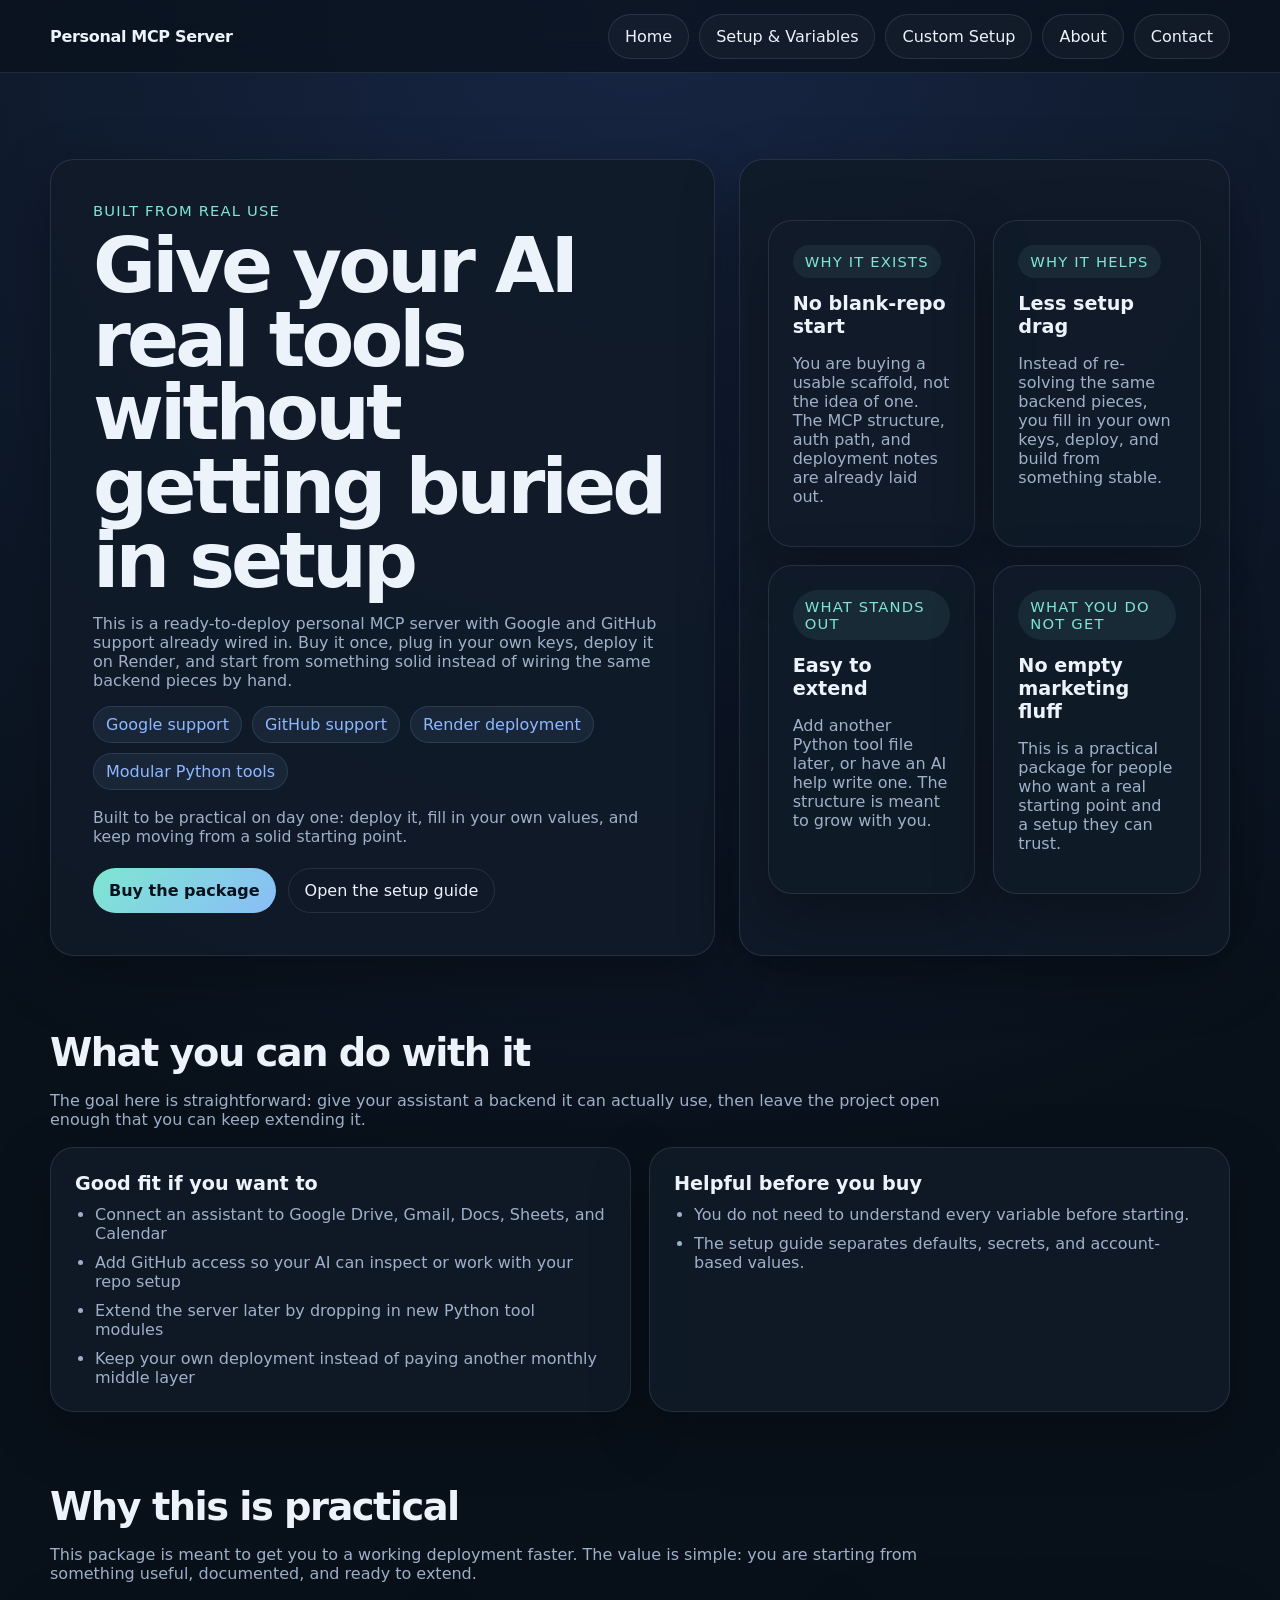
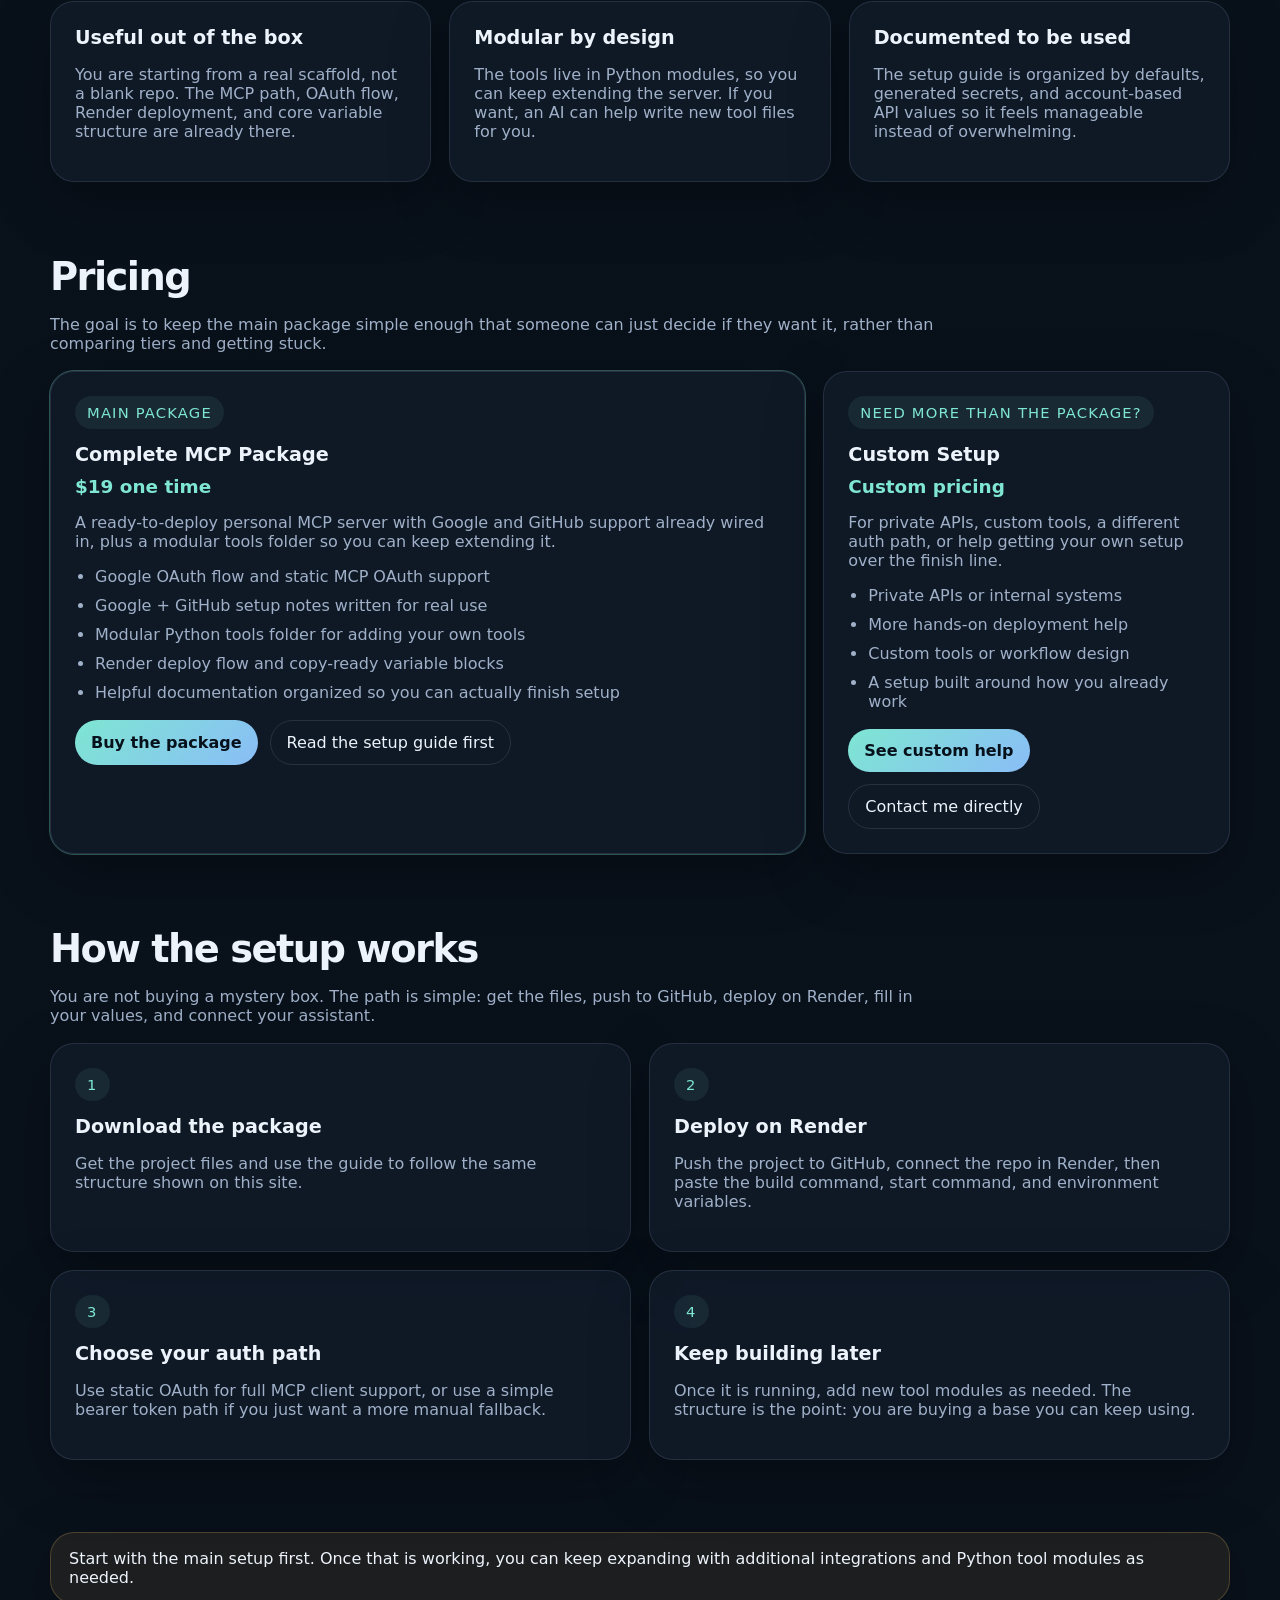
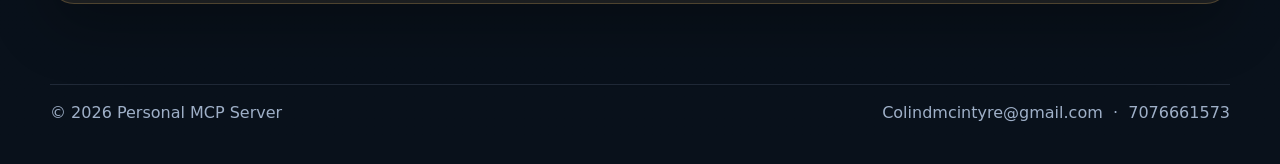
==== CustomMCPWebsite-main/mcp_site_modular_v2/index.html @ beb8da81 "Add files via upload" ====
<!DOCTYPE html>
<html lang="en">
<head>
  <meta charset="UTF-8" />
  <meta name="viewport" content="width=device-width, initial-scale=1.0" />
  <title>Personal MCP Server</title>
  <meta name="description" content="A ready-to-deploy personal MCP server scaffold with Google and GitHub support, Render deployment notes, and a modular Python tools folder." />
  <link rel="stylesheet" href="assets/styles.css" />
</head>
<body>
  <div data-nav></div>
  <div class="page-shell">
    <header class="hero">
      <div class="hero-grid">
        <div class="hero-card hero-copy">
          <div class="eyebrow">Built from real use</div>
          <h1 id="hero-title"></h1>
          <p id="hero-body"></p>
          <div class="badge-row">
            <div class="badge">Google support</div>
            <div class="badge">GitHub support</div>
            <div class="badge">Render deployment</div>
            <div class="badge">Modular Python tools</div>
          </div>
          <p class="hero-note" id="hero-note"></p>
          <div class="button-row" style="margin-top:22px;">
            <button class="button primary" data-buy-package>Buy the package</button>
            <a class="ghost-button" href="setup-variables.html">Open the setup guide</a>
          </div>
        </div>
        <div class="hero-card hero-visual" aria-hidden="true">
          <div class="matrix-grid">
            <div class="matrix-card">
              <div class="kicker">Why it exists</div>
              <h3>No blank-repo start</h3>
              <p>You are buying a usable scaffold, not the idea of one. The MCP structure, auth path, and deployment notes are already laid out.</p>
            </div>
            <div class="matrix-card">
              <div class="kicker">Why it helps</div>
              <h3>Less setup drag</h3>
              <p>Instead of re-solving the same backend pieces, you fill in your own keys, deploy, and build from something stable.</p>
            </div>
            <div class="matrix-card">
              <div class="kicker">What stands out</div>
              <h3>Easy to extend</h3>
              <p>Add another Python tool file later, or have an AI help write one. The structure is meant to grow with you.</p>
            </div>
            <div class="matrix-card">
              <div class="kicker">What you do not get</div>
              <h3>No empty marketing fluff</h3>
              <p>This is a practical package for people who want a real starting point and a setup they can trust.</p>
            </div>
          </div>
        </div>
      </div>
    </header>

    <main>
      <section>
        <div class="section-heading">
          <h2>What you can do with it</h2>
          <p>The goal here is straightforward: give your assistant a backend it can actually use, then leave the project open enough that you can keep extending it.</p>
        </div>
        <div class="grid-2">
          <div class="content-card">
            <h3>Good fit if you want to</h3>
            <div id="use-case-list"></div>
          </div>
          <div class="content-card">
            <h3>Helpful before you buy</h3>
            <ul class="clean-list">
              <li>You do not need to understand every variable before starting.</li>
              <li>The setup guide separates defaults, secrets, and account-based values.</li>
                          </ul>
          </div>
        </div>
      </section>

      <section>
        <div class="section-heading">
          <h2>Why this is practical</h2>
          <p>This package is meant to get you to a working deployment faster. The value is simple: you are starting from something useful, documented, and ready to extend.</p>
        </div>
        <div class="grid-3" id="feature-grid"></div>
      </section>

      <section id="pricing">
        <div class="section-heading">
          <h2>Pricing</h2>
          <p>The goal is to keep the main package simple enough that someone can just decide if they want it, rather than comparing tiers and getting stuck.</p>
        </div>
        <div class="plan-stack">
          <article class="plan-card primary-plan">
            <div class="kicker">Main package</div>
            <h3>Complete MCP Package</h3>
            <div class="price">$19 one time</div>
            <p id="package-description"></p>
            <div id="package-bullets"></div>
            <div class="button-row" style="margin-top:18px;">
              <button class="button primary" data-buy-package>Buy the package</button>
              <a class="ghost-button" href="setup-variables.html">Read the setup guide first</a>
            </div>
          </article>
          <article class="plan-card">
            <div class="kicker">Need more than the package?</div>
            <h3>Custom Setup</h3>
            <div class="price">Custom pricing</div>
            <p>For private APIs, custom tools, a different auth path, or help getting your own setup over the finish line.</p>
            <div id="custom-bullets"></div>
            <div class="button-row" style="margin-top:18px;">
              <a class="button primary" href="custom-setup.html">See custom help</a>
              <a class="ghost-button" href="contact.html">Contact me directly</a>
            </div>
          </article>
        </div>
      </section>

      <section>
        <div class="section-heading">
          <h2>How the setup works</h2>
          <p>You are not buying a mystery box. The path is simple: get the files, push to GitHub, deploy on Render, fill in your values, and connect your assistant.</p>
        </div>
        <div class="grid-2">
          <div class="content-card">
            <div class="kicker">1</div>
            <h3>Download the package</h3>
            <p>Get the project files and use the guide to follow the same structure shown on this site.</p>
          </div>
          <div class="content-card">
            <div class="kicker">2</div>
            <h3>Deploy on Render</h3>
            <p>Push the project to GitHub, connect the repo in Render, then paste the build command, start command, and environment variables.</p>
          </div>
          <div class="content-card">
            <div class="kicker">3</div>
            <h3>Choose your auth path</h3>
            <p>Use static OAuth for full MCP client support, or use a simple bearer token path if you just want a more manual fallback.</p>
          </div>
          <div class="content-card">
            <div class="kicker">4</div>
            <h3>Keep building later</h3>
            <p>Once it is running, add new tool modules as needed. The structure is the point: you are buying a base you can keep using.</p>
          </div>
        </div>
      </section>

      <section>
        <div class="notice warning">Start with the main setup first. Once that is working, you can keep expanding with additional integrations and Python tool modules as needed.</div>
      </section>
    </main>
  </div>
  <div data-footer></div>
  <script src="assets/data.js"></script>
  <script src="assets/components.js"></script>
  <script src="assets/app.js"></script>
  <script>
    document.addEventListener('DOMContentLoaded', () => {
      document.getElementById('hero-title').textContent = SITE.copy.heroTitle;
      document.getElementById('hero-body').textContent = SITE.copy.heroBody;
      document.getElementById('hero-note').textContent = SITE.copy.heroNote;
      document.getElementById('use-case-list').innerHTML = Components.bulletList(SITE.copy.useCases);
      document.getElementById('feature-grid').innerHTML = SITE.copy.featureCards.map((card) => `
        <article class="content-card">
          <h3>${card.title}</h3>
          <p>${card.body}</p>
        </article>
      `).join('');
      document.getElementById('package-description').textContent = SITE.package.description;
      document.getElementById('package-bullets').innerHTML = Components.bulletList(SITE.package.bullets);
      document.getElementById('custom-bullets').innerHTML = Components.bulletList(SITE.custom.bullets);
    });
  </script>
</body>
</html>
---- CustomMCPWebsite-main/mcp_site_modular_v2/assets/styles.css ----
:root {
  --bg: #09111b;
  --bg-soft: #101a27;
  --panel: rgba(17, 27, 40, 0.88);
  --panel-solid: #121d2c;
  --line: rgba(151, 170, 201, 0.16);
  --text: #edf3fb;
  --muted: #9fb0c8;
  --primary: #8fb8ff;
  --accent: #7ee6d2;
  --shadow: 0 20px 60px rgba(0, 0, 0, 0.3);
  --radius: 24px;
  --radius-sm: 18px;
  --max: 1180px;
}
* { box-sizing: border-box; }
html { scroll-behavior: smooth; }
body {
  margin: 0;
  font-family: Inter, ui-sans-serif, system-ui, -apple-system, BlinkMacSystemFont, 'Segoe UI', sans-serif;
  background: radial-gradient(circle at top, rgba(94, 130, 255, 0.18), transparent 35%), linear-gradient(180deg, #08111a 0%, #09111b 100%);
  color: var(--text);
  min-height: 100vh;
}
a { color: inherit; text-decoration: none; }
button { font: inherit; }
code, input.code-input, textarea.code-input { font-family: ui-monospace, SFMono-Regular, Menlo, monospace; }
.page-shell { width: min(var(--max), calc(100% - 32px)); margin: 0 auto; }
.site-nav { position: sticky; top: 0; z-index: 20; backdrop-filter: blur(16px); background: rgba(9,17,27,0.72); border-bottom: 1px solid var(--line); }
.nav-inner { width: min(var(--max), calc(100% - 32px)); margin: 0 auto; display: flex; align-items: center; justify-content: space-between; min-height: 72px; gap: 16px; }
.brand { font-weight: 700; letter-spacing: -0.02em; }
.nav-links { display: flex; gap: 10px; flex-wrap: wrap; }
.nav-button, .button, .ghost-button, .copy-button, .generate-button {
  border: 1px solid var(--line); background: rgba(255,255,255,0.03); color: var(--text);
  padding: 12px 16px; border-radius: 999px; cursor: pointer;
  transition: transform .18s ease, border-color .18s ease, background .18s ease;
}
.nav-button:hover, .button:hover, .ghost-button:hover, .copy-button:hover, .generate-button:hover { transform: translateY(-1px); border-color: rgba(126,230,210,0.46); }
.button.primary, .generate-button { background: linear-gradient(135deg, var(--accent), #8abdf7); color: #07111b; border: none; font-weight: 700; }
.ghost-button { background: transparent; }
.button-row { display: flex; gap: 12px; flex-wrap: wrap; }
.hero { padding: 86px 0 56px; }
.hero-grid { display: grid; grid-template-columns: 1.15fr .85fr; gap: 24px; align-items: stretch; }
.hero-card, .content-card, .code-card, .plan-card, .notice, .tip-card, .matrix-card, details.accordion {
  background: var(--panel); border: 1px solid var(--line); border-radius: var(--radius); box-shadow: var(--shadow);
}
.hero-copy { padding: 42px; }
.hero-visual { padding: 28px; display: flex; align-items: center; justify-content: center; min-height: 360px; }
.eyebrow, .kicker { color: var(--accent); font-size: .92rem; letter-spacing: .08em; text-transform: uppercase; }
.kicker { display: inline-flex; padding: 8px 12px; border-radius: 999px; background: rgba(126,230,210,0.08); margin-bottom: 14px; }
.hero h1, .page-header h1 { font-size: clamp(2.7rem, 6vw, 5rem); line-height: .96; letter-spacing: -0.05em; margin: 10px 0 16px; }
.page-header h1 { font-size: clamp(2.2rem, 5vw, 4rem); }
.hero p, .page-header p, .section-heading p, .muted, .content-card p, li, .plan-card p, .code-card-hint, summary .muted { color: var(--muted); }
.hero-note { margin-top: 18px; font-size: .98rem; }
main section { padding: 18px 0 54px; }
.section-heading { margin-bottom: 18px; max-width: 900px; }
.section-heading h2 { font-size: clamp(1.85rem, 3vw, 2.8rem); letter-spacing: -0.04em; margin: 0 0 8px; }
.grid-3 { display: grid; grid-template-columns: repeat(3, 1fr); gap: 18px; }
.grid-2 { display: grid; grid-template-columns: repeat(2, 1fr); gap: 18px; }
.hero-list, .clean-list { margin: 0; padding-left: 20px; display: grid; gap: 10px; }
.content-card, .plan-card, .matrix-card, .tip-card { padding: 24px; }
.content-card h3, .content-card h2, .plan-card h3, .tip-card h3, .matrix-card h3 { margin: 0 0 10px; font-size: 1.2rem; }
.badge-row { display: flex; gap: 10px; flex-wrap: wrap; margin-top: 14px; }
.badge { padding: 8px 12px; border-radius: 999px; background: rgba(143,184,255,0.08); color: var(--primary); border: 1px solid var(--line); }
.plan-stack { display: grid; grid-template-columns: 1.3fr .7fr; gap: 18px; }
.plan-card.primary-plan { outline: 1px solid rgba(126,230,210,0.32); }
.price { color: var(--accent); font-weight: 700; font-size: 1.15rem; }
.callout { padding: 14px 16px; border-radius: 18px; border: 1px solid rgba(126,230,210,0.18); background: rgba(126,230,210,0.06); }
.notice { padding: 16px 18px; }
.warning { border-color: rgba(255, 194, 102, .22); background: rgba(255, 194, 102, .08); }
.page-header { padding: 58px 0 18px; max-width: 940px; }
.step-list { margin: 0; padding-left: 20px; display: grid; gap: 12px; }
.code-card { overflow: hidden; }
.code-card-header { display: flex; justify-content: space-between; gap: 12px; align-items: flex-start; padding: 14px 16px; border-bottom: 1px solid var(--line); background: rgba(255,255,255,.02); }
.code-card pre { margin: 0; padding: 18px; overflow: auto; color: #e8f0ff; font-size: .95rem; line-height: 1.55; white-space: pre-wrap; }
details.accordion { overflow: hidden; }
details.accordion summary {
  list-style: none; cursor: pointer; padding: 18px 22px; display: flex; align-items: center; justify-content: space-between; gap: 14px;
}
details.accordion summary::-webkit-details-marker { display: none; }
details.accordion[open] summary { border-bottom: 1px solid var(--line); }
.accordion-body { padding: 18px 22px 22px; }
.secret-grid { display: grid; gap: 14px; }
.secret-row { display: grid; grid-template-columns: 1fr auto auto; gap: 10px; align-items: center; }
.secret-label { font-weight: 600; }
.code-input {
  width: 100%; padding: 12px 14px; background: #0b1522; border: 1px solid var(--line); border-radius: 14px; color: var(--text);
}
.matrix-grid { display: grid; grid-template-columns: repeat(2, 1fr); gap: 18px; }
.footer { padding: 26px 0 42px; color: var(--muted); }
.footer-inner { border-top: 1px solid var(--line); padding-top: 18px; display: flex; justify-content: space-between; gap: 16px; flex-wrap: wrap; }
.center-card { max-width: 760px; margin: 0 auto; text-align: center; }
.small-note { font-size: .93rem; color: var(--muted); }
@media (max-width: 1020px) {
  .hero-grid, .grid-3, .grid-2, .plan-stack, .matrix-grid { grid-template-columns: 1fr; }
  .hero-copy { padding: 30px; }
  .hero-visual { min-height: 260px; }
}
@media (max-width: 720px) {
  .nav-inner { padding: 10px 0; align-items: flex-start; }
  .secret-row { grid-template-columns: 1fr; }
}
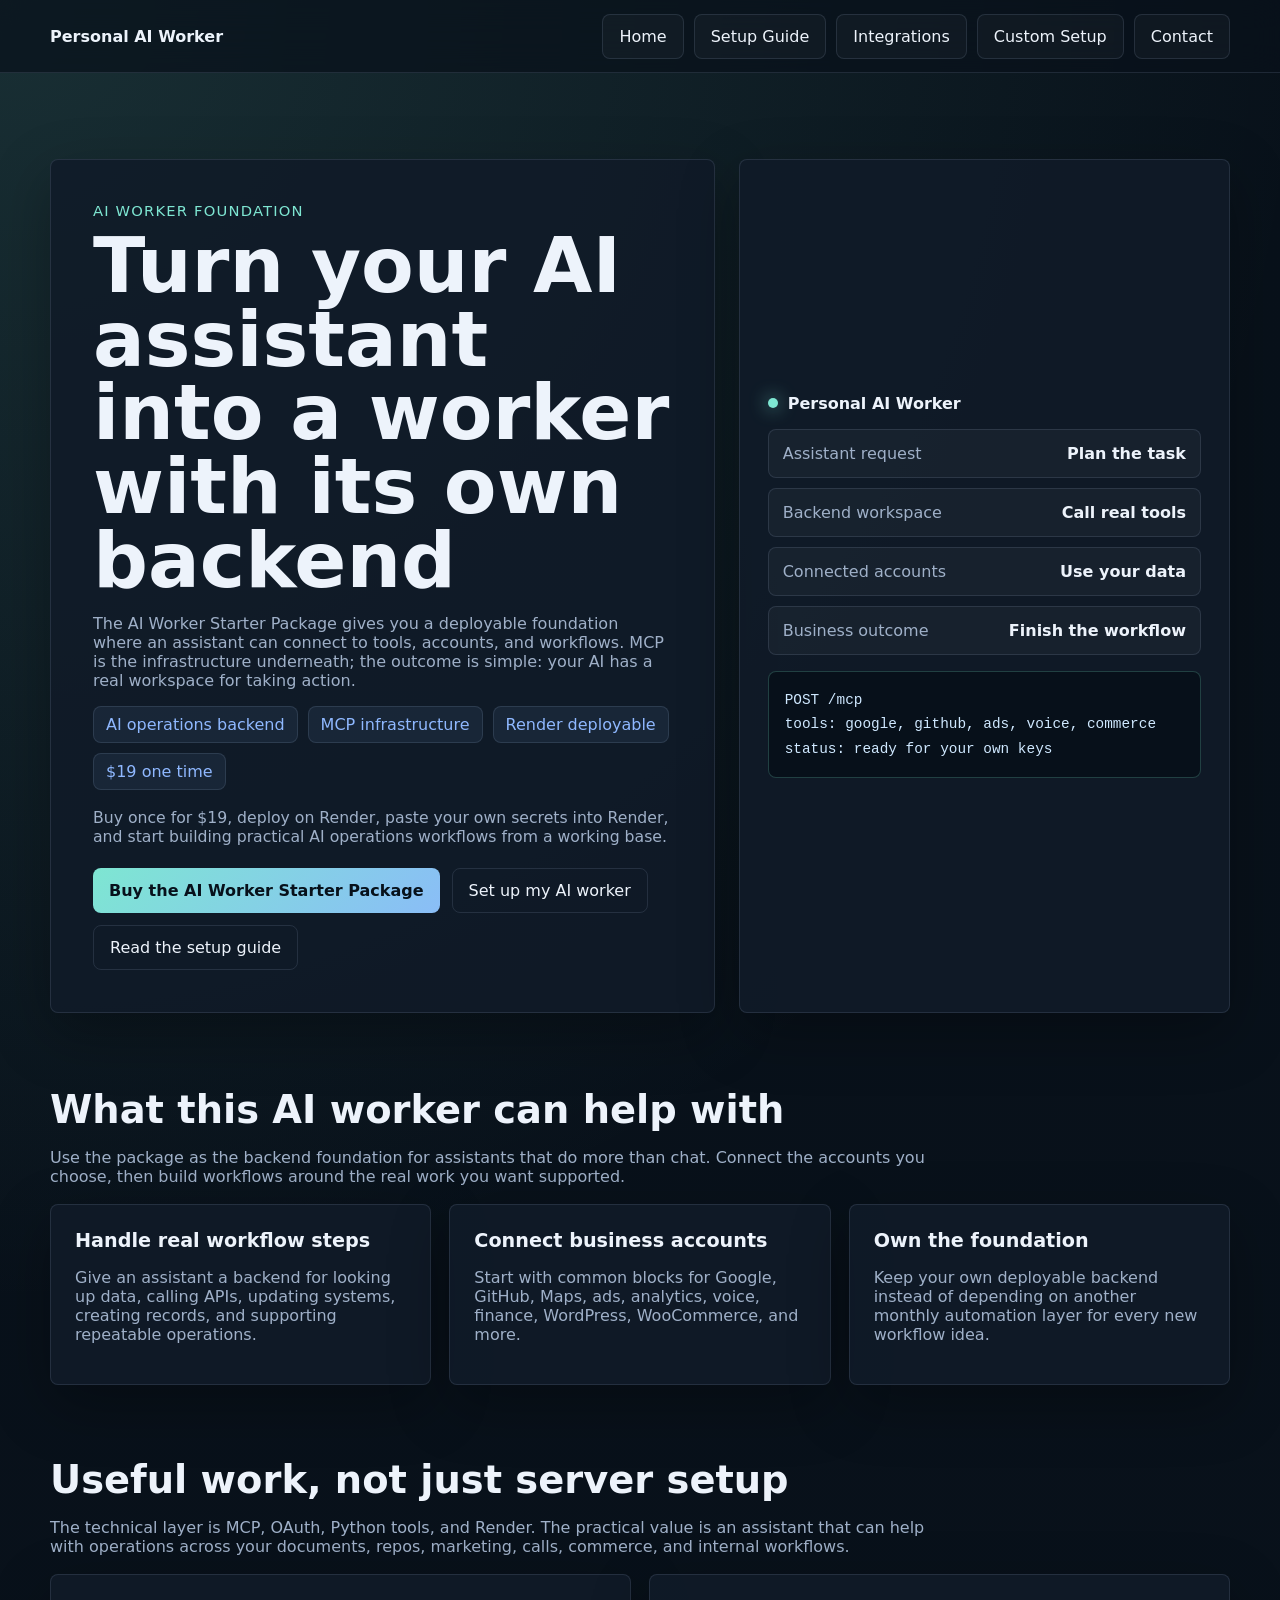
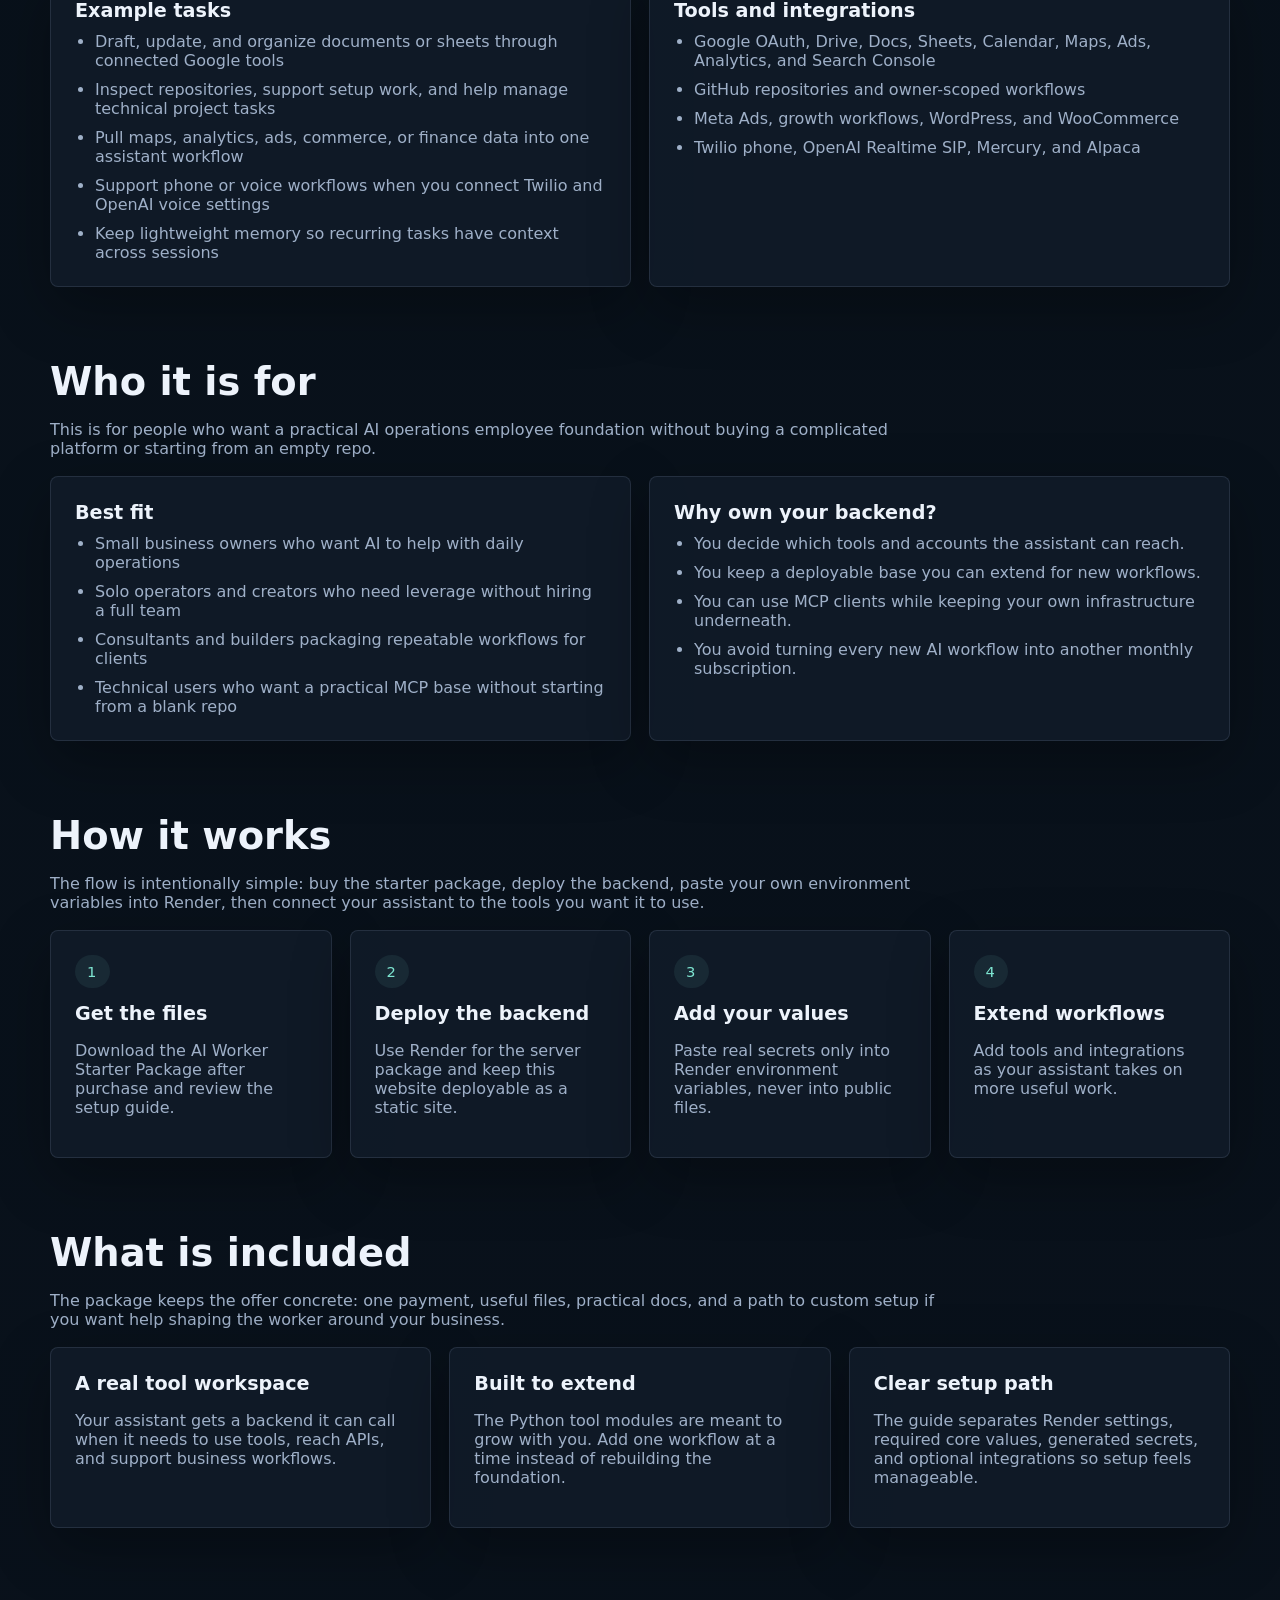
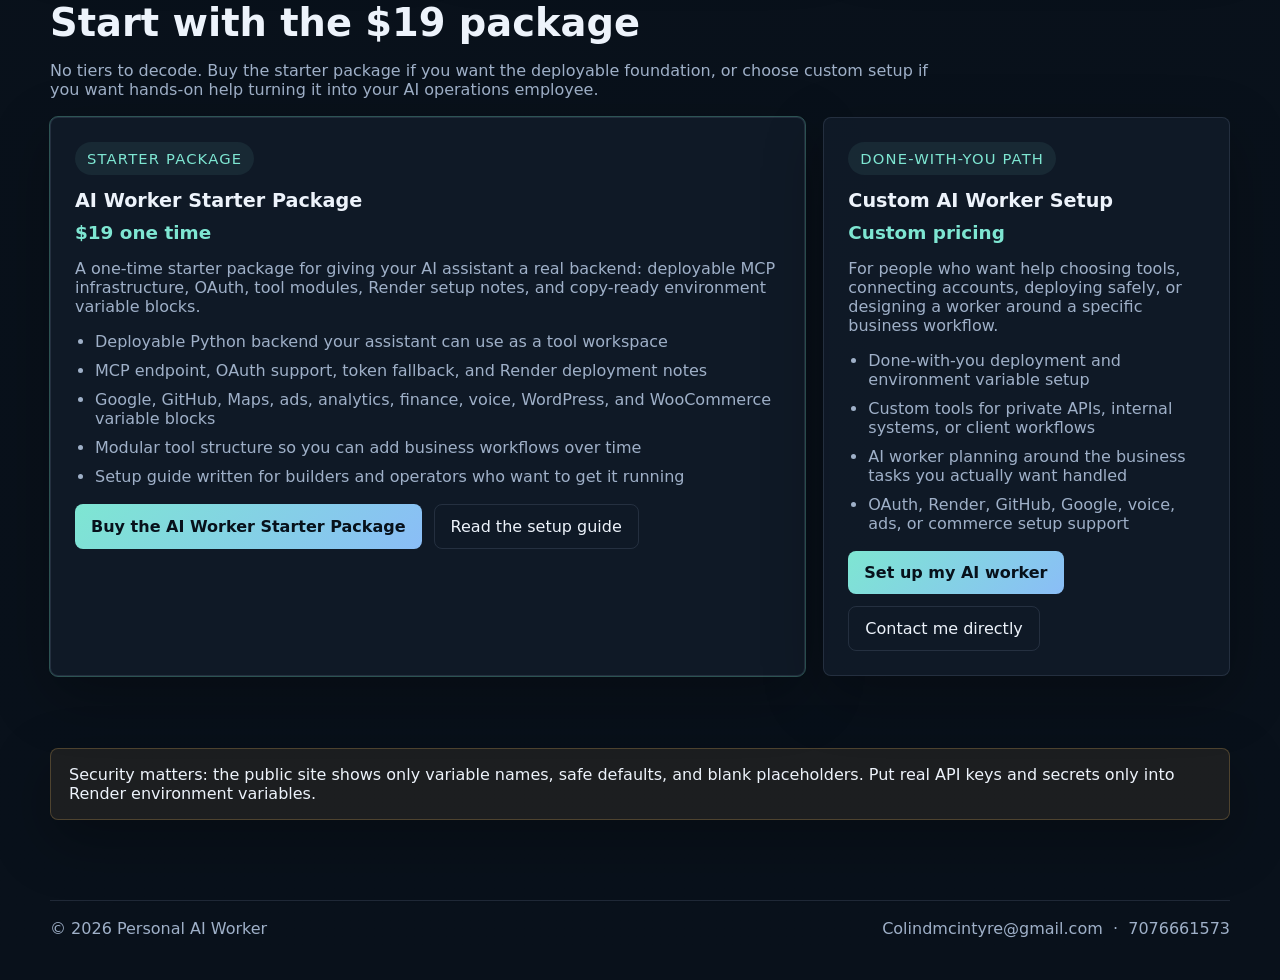
==== commit 61b5755c: "Reposition site as AI worker package and expand setup variables" ====
--- a/CustomMCPWebsite-main/mcp_site_modular_v2/index.html
+++ b/CustomMCPWebsite-main/mcp_site_modular_v2/index.html
@@ -3,8 +3,8 @@
 <head>
   <meta charset="UTF-8" />
   <meta name="viewport" content="width=device-width, initial-scale=1.0" />
-  <title>Personal MCP Server</title>
-  <meta name="description" content="A ready-to-deploy personal MCP server scaffold with Google and GitHub support, Render deployment notes, and a modular Python tools folder." />
+  <title>Personal AI Worker Starter Package</title>
+  <meta name="description" content="A $19 AI Worker Starter Package that gives your assistant a deployable backend for tools, accounts, MCP infrastructure, and practical business workflows." />
   <link rel="stylesheet" href="assets/styles.css" />
 </head>
 <body>
@@ -13,42 +13,50 @@
     <header class="hero">
       <div class="hero-grid">
         <div class="hero-card hero-copy">
-          <div class="eyebrow">Built from real use</div>
-          <h1 id="hero-title"></h1>
-          <p id="hero-body"></p>
+          <div class="eyebrow">AI worker foundation</div>
+          <h1 id="hero-title">Give your AI a real workspace</h1>
+          <p id="hero-body">Deploy a practical backend that lets your assistant connect to tools, accounts, and workflows.</p>
           <div class="badge-row">
-            <div class="badge">Google support</div>
-            <div class="badge">GitHub support</div>
-            <div class="badge">Render deployment</div>
-            <div class="badge">Modular Python tools</div>
+            <div class="badge">AI operations backend</div>
+            <div class="badge">MCP infrastructure</div>
+            <div class="badge">Render deployable</div>
+            <div class="badge">$19 one time</div>
           </div>
           <p class="hero-note" id="hero-note"></p>
           <div class="button-row" style="margin-top:22px;">
-            <button class="button primary" data-buy-package>Buy the package</button>
-            <a class="ghost-button" href="setup-variables.html">Open the setup guide</a>
-          </div>
-        </div>
-        <div class="hero-card hero-visual" aria-hidden="true">
-          <div class="matrix-grid">
-            <div class="matrix-card">
-              <div class="kicker">Why it exists</div>
-              <h3>No blank-repo start</h3>
-              <p>You are buying a usable scaffold, not the idea of one. The MCP structure, auth path, and deployment notes are already laid out.</p>
-            </div>
-            <div class="matrix-card">
-              <div class="kicker">Why it helps</div>
-              <h3>Less setup drag</h3>
-              <p>Instead of re-solving the same backend pieces, you fill in your own keys, deploy, and build from something stable.</p>
-            </div>
-            <div class="matrix-card">
-              <div class="kicker">What stands out</div>
-              <h3>Easy to extend</h3>
-              <p>Add another Python tool file later, or have an AI help write one. The structure is meant to grow with you.</p>
-            </div>
-            <div class="matrix-card">
-              <div class="kicker">What you do not get</div>
-              <h3>No empty marketing fluff</h3>
-              <p>This is a practical package for people who want a real starting point and a setup they can trust.</p>
+            <button class="button primary" data-buy-package>Buy the AI Worker Starter Package</button>
+            <a class="ghost-button" href="custom-setup.html">Set up my AI worker</a>
+            <a class="ghost-button" href="setup-variables.html">Read the setup guide</a>
+          </div>
+        </div>
+        <div class="hero-card hero-visual" aria-label="AI worker workflow preview">
+          <div class="worker-panel">
+            <div class="worker-topline">
+              <span class="status-dot"></span>
+              <span>Personal AI Worker</span>
+            </div>
+            <div class="workflow-stack">
+              <div class="workflow-row">
+                <span>Assistant request</span>
+                <strong>Plan the task</strong>
+              </div>
+              <div class="workflow-row">
+                <span>Backend workspace</span>
+                <strong>Call real tools</strong>
+              </div>
+              <div class="workflow-row">
+                <span>Connected accounts</span>
+                <strong>Use your data</strong>
+              </div>
+              <div class="workflow-row">
+                <span>Business outcome</span>
+                <strong>Finish the workflow</strong>
+              </div>
+            </div>
+            <div class="mini-terminal">
+              <div>POST /mcp</div>
+              <div>tools: google, github, ads, voice, commerce</div>
+              <div>status: ready for your own keys</div>
             </div>
           </div>
         </div>
@@ -58,57 +66,113 @@
     <main>
       <section>
         <div class="section-heading">
-          <h2>What you can do with it</h2>
-          <p>The goal here is straightforward: give your assistant a backend it can actually use, then leave the project open enough that you can keep extending it.</p>
+          <h2>What this AI worker can help with</h2>
+          <p>Use the package as the backend foundation for assistants that do more than chat. Connect the accounts you choose, then build workflows around the real work you want supported.</p>
+        </div>
+        <div class="grid-3" id="outcome-grid"></div>
+      </section>
+
+      <section>
+        <div class="section-heading">
+          <h2>Useful work, not just server setup</h2>
+          <p>The technical layer is MCP, OAuth, Python tools, and Render. The practical value is an assistant that can help with operations across your documents, repos, marketing, calls, commerce, and internal workflows.</p>
         </div>
         <div class="grid-2">
           <div class="content-card">
-            <h3>Good fit if you want to</h3>
-            <div id="use-case-list"></div>
-          </div>
-          <div class="content-card">
-            <h3>Helpful before you buy</h3>
+            <h3>Example tasks</h3>
+            <div id="worker-task-list"></div>
+          </div>
+          <div class="content-card">
+            <h3>Tools and integrations</h3>
+            <div id="integration-list"></div>
+          </div>
+        </div>
+      </section>
+
+      <section>
+        <div class="section-heading">
+          <h2>Who it is for</h2>
+          <p>This is for people who want a practical AI operations employee foundation without buying a complicated platform or starting from an empty repo.</p>
+        </div>
+        <div class="grid-2">
+          <div class="content-card">
+            <h3>Best fit</h3>
+            <div id="audience-list"></div>
+          </div>
+          <div class="content-card">
+            <h3>Why own your backend?</h3>
             <ul class="clean-list">
-              <li>You do not need to understand every variable before starting.</li>
-              <li>The setup guide separates defaults, secrets, and account-based values.</li>
-                          </ul>
-          </div>
-        </div>
-      </section>
-
-      <section>
-        <div class="section-heading">
-          <h2>Why this is practical</h2>
-          <p>This package is meant to get you to a working deployment faster. The value is simple: you are starting from something useful, documented, and ready to extend.</p>
+              <li>You decide which tools and accounts the assistant can reach.</li>
+              <li>You keep a deployable base you can extend for new workflows.</li>
+              <li>You can use MCP clients while keeping your own infrastructure underneath.</li>
+              <li>You avoid turning every new AI workflow into another monthly subscription.</li>
+            </ul>
+          </div>
+        </div>
+      </section>
+
+      <section>
+        <div class="section-heading">
+          <h2>How it works</h2>
+          <p>The flow is intentionally simple: buy the starter package, deploy the backend, paste your own environment variables into Render, then connect your assistant to the tools you want it to use.</p>
+        </div>
+        <div class="grid-4">
+          <div class="content-card">
+            <div class="kicker">1</div>
+            <h3>Get the files</h3>
+            <p>Download the AI Worker Starter Package after purchase and review the setup guide.</p>
+          </div>
+          <div class="content-card">
+            <div class="kicker">2</div>
+            <h3>Deploy the backend</h3>
+            <p>Use Render for the server package and keep this website deployable as a static site.</p>
+          </div>
+          <div class="content-card">
+            <div class="kicker">3</div>
+            <h3>Add your values</h3>
+            <p>Paste real secrets only into Render environment variables, never into public files.</p>
+          </div>
+          <div class="content-card">
+            <div class="kicker">4</div>
+            <h3>Extend workflows</h3>
+            <p>Add tools and integrations as your assistant takes on more useful work.</p>
+          </div>
+        </div>
+      </section>
+
+      <section>
+        <div class="section-heading">
+          <h2>What is included</h2>
+          <p>The package keeps the offer concrete: one payment, useful files, practical docs, and a path to custom setup if you want help shaping the worker around your business.</p>
         </div>
         <div class="grid-3" id="feature-grid"></div>
       </section>
 
       <section id="pricing">
         <div class="section-heading">
-          <h2>Pricing</h2>
-          <p>The goal is to keep the main package simple enough that someone can just decide if they want it, rather than comparing tiers and getting stuck.</p>
+          <h2>Start with the $19 package</h2>
+          <p>No tiers to decode. Buy the starter package if you want the deployable foundation, or choose custom setup if you want hands-on help turning it into your AI operations employee.</p>
         </div>
         <div class="plan-stack">
           <article class="plan-card primary-plan">
-            <div class="kicker">Main package</div>
-            <h3>Complete MCP Package</h3>
+            <div class="kicker">Starter package</div>
+            <h3 id="package-name">AI Worker Starter Package</h3>
             <div class="price">$19 one time</div>
             <p id="package-description"></p>
             <div id="package-bullets"></div>
             <div class="button-row" style="margin-top:18px;">
-              <button class="button primary" data-buy-package>Buy the package</button>
-              <a class="ghost-button" href="setup-variables.html">Read the setup guide first</a>
+              <button class="button primary" data-buy-package>Buy the AI Worker Starter Package</button>
+              <a class="ghost-button" href="setup-variables.html">Read the setup guide</a>
             </div>
           </article>
           <article class="plan-card">
-            <div class="kicker">Need more than the package?</div>
-            <h3>Custom Setup</h3>
+            <div class="kicker">Done-with-you path</div>
+            <h3>Custom AI Worker Setup</h3>
             <div class="price">Custom pricing</div>
-            <p>For private APIs, custom tools, a different auth path, or help getting your own setup over the finish line.</p>
+            <p>For people who want help choosing tools, connecting accounts, deploying safely, or designing a worker around a specific business workflow.</p>
             <div id="custom-bullets"></div>
             <div class="button-row" style="margin-top:18px;">
-              <a class="button primary" href="custom-setup.html">See custom help</a>
+              <a class="button primary" href="custom-setup.html">Set up my AI worker</a>
               <a class="ghost-button" href="contact.html">Contact me directly</a>
             </div>
           </article>
@@ -116,36 +180,7 @@
       </section>
 
       <section>
-        <div class="section-heading">
-          <h2>How the setup works</h2>
-          <p>You are not buying a mystery box. The path is simple: get the files, push to GitHub, deploy on Render, fill in your values, and connect your assistant.</p>
-        </div>
-        <div class="grid-2">
-          <div class="content-card">
-            <div class="kicker">1</div>
-            <h3>Download the package</h3>
-            <p>Get the project files and use the guide to follow the same structure shown on this site.</p>
-          </div>
-          <div class="content-card">
-            <div class="kicker">2</div>
-            <h3>Deploy on Render</h3>
-            <p>Push the project to GitHub, connect the repo in Render, then paste the build command, start command, and environment variables.</p>
-          </div>
-          <div class="content-card">
-            <div class="kicker">3</div>
-            <h3>Choose your auth path</h3>
-            <p>Use static OAuth for full MCP client support, or use a simple bearer token path if you just want a more manual fallback.</p>
-          </div>
-          <div class="content-card">
-            <div class="kicker">4</div>
-            <h3>Keep building later</h3>
-            <p>Once it is running, add new tool modules as needed. The structure is the point: you are buying a base you can keep using.</p>
-          </div>
-        </div>
-      </section>
-
-      <section>
-        <div class="notice warning">Start with the main setup first. Once that is working, you can keep expanding with additional integrations and Python tool modules as needed.</div>
+        <div class="notice warning">Security matters: the public site shows only variable names, safe defaults, and blank placeholders. Put real API keys and secrets only into Render environment variables.</div>
       </section>
     </main>
   </div>
@@ -158,13 +193,22 @@
       document.getElementById('hero-title').textContent = SITE.copy.heroTitle;
       document.getElementById('hero-body').textContent = SITE.copy.heroBody;
       document.getElementById('hero-note').textContent = SITE.copy.heroNote;
-      document.getElementById('use-case-list').innerHTML = Components.bulletList(SITE.copy.useCases);
+      document.getElementById('outcome-grid').innerHTML = SITE.copy.outcomes.map((card) => `
+        <article class="content-card">
+          <h3>${card.title}</h3>
+          <p>${card.body}</p>
+        </article>
+      `).join('');
+      document.getElementById('worker-task-list').innerHTML = Components.bulletList(SITE.copy.workerTasks);
+      document.getElementById('integration-list').innerHTML = Components.bulletList(SITE.copy.integrations);
+      document.getElementById('audience-list').innerHTML = Components.bulletList(SITE.copy.audiences);
       document.getElementById('feature-grid').innerHTML = SITE.copy.featureCards.map((card) => `
         <article class="content-card">
           <h3>${card.title}</h3>
           <p>${card.body}</p>
         </article>
       `).join('');
+      document.getElementById('package-name').textContent = SITE.package.name;
       document.getElementById('package-description').textContent = SITE.package.description;
       document.getElementById('package-bullets').innerHTML = Components.bulletList(SITE.package.bullets);
       document.getElementById('custom-bullets').innerHTML = Components.bulletList(SITE.custom.bullets);
--- a/CustomMCPWebsite-main/mcp_site_modular_v2/assets/styles.css
+++ b/CustomMCPWebsite-main/mcp_site_modular_v2/assets/styles.css
@@ -10,8 +10,8 @@
   --primary: #8fb8ff;
   --accent: #7ee6d2;
   --shadow: 0 20px 60px rgba(0, 0, 0, 0.3);
-  --radius: 24px;
-  --radius-sm: 18px;
+  --radius: 8px;
+  --radius-sm: 8px;
   --max: 1180px;
 }
 * { box-sizing: border-box; }
@@ -19,7 +19,7 @@
 body {
   margin: 0;
   font-family: Inter, ui-sans-serif, system-ui, -apple-system, BlinkMacSystemFont, 'Segoe UI', sans-serif;
-  background: radial-gradient(circle at top, rgba(94, 130, 255, 0.18), transparent 35%), linear-gradient(180deg, #08111a 0%, #09111b 100%);
+  background: radial-gradient(circle at top left, rgba(126, 230, 210, 0.14), transparent 30%), linear-gradient(180deg, #08111a 0%, #09111b 100%);
   color: var(--text);
   min-height: 100vh;
 }
@@ -29,11 +29,11 @@
 .page-shell { width: min(var(--max), calc(100% - 32px)); margin: 0 auto; }
 .site-nav { position: sticky; top: 0; z-index: 20; backdrop-filter: blur(16px); background: rgba(9,17,27,0.72); border-bottom: 1px solid var(--line); }
 .nav-inner { width: min(var(--max), calc(100% - 32px)); margin: 0 auto; display: flex; align-items: center; justify-content: space-between; min-height: 72px; gap: 16px; }
-.brand { font-weight: 700; letter-spacing: -0.02em; }
+.brand { font-weight: 700; }
 .nav-links { display: flex; gap: 10px; flex-wrap: wrap; }
 .nav-button, .button, .ghost-button, .copy-button, .generate-button {
   border: 1px solid var(--line); background: rgba(255,255,255,0.03); color: var(--text);
-  padding: 12px 16px; border-radius: 999px; cursor: pointer;
+  padding: 12px 16px; border-radius: 8px; cursor: pointer;
   transition: transform .18s ease, border-color .18s ease, background .18s ease;
 }
 .nav-button:hover, .button:hover, .ghost-button:hover, .copy-button:hover, .generate-button:hover { transform: translateY(-1px); border-color: rgba(126,230,210,0.46); }
@@ -49,24 +49,25 @@
 .hero-visual { padding: 28px; display: flex; align-items: center; justify-content: center; min-height: 360px; }
 .eyebrow, .kicker { color: var(--accent); font-size: .92rem; letter-spacing: .08em; text-transform: uppercase; }
 .kicker { display: inline-flex; padding: 8px 12px; border-radius: 999px; background: rgba(126,230,210,0.08); margin-bottom: 14px; }
-.hero h1, .page-header h1 { font-size: clamp(2.7rem, 6vw, 5rem); line-height: .96; letter-spacing: -0.05em; margin: 10px 0 16px; }
+.hero h1, .page-header h1 { font-size: clamp(2.7rem, 6vw, 5rem); line-height: .96; letter-spacing: 0; margin: 10px 0 16px; }
 .page-header h1 { font-size: clamp(2.2rem, 5vw, 4rem); }
 .hero p, .page-header p, .section-heading p, .muted, .content-card p, li, .plan-card p, .code-card-hint, summary .muted { color: var(--muted); }
 .hero-note { margin-top: 18px; font-size: .98rem; }
 main section { padding: 18px 0 54px; }
 .section-heading { margin-bottom: 18px; max-width: 900px; }
-.section-heading h2 { font-size: clamp(1.85rem, 3vw, 2.8rem); letter-spacing: -0.04em; margin: 0 0 8px; }
+.section-heading h2 { font-size: clamp(1.85rem, 3vw, 2.8rem); letter-spacing: 0; margin: 0 0 8px; }
 .grid-3 { display: grid; grid-template-columns: repeat(3, 1fr); gap: 18px; }
+.grid-4 { display: grid; grid-template-columns: repeat(4, 1fr); gap: 18px; }
 .grid-2 { display: grid; grid-template-columns: repeat(2, 1fr); gap: 18px; }
 .hero-list, .clean-list { margin: 0; padding-left: 20px; display: grid; gap: 10px; }
 .content-card, .plan-card, .matrix-card, .tip-card { padding: 24px; }
 .content-card h3, .content-card h2, .plan-card h3, .tip-card h3, .matrix-card h3 { margin: 0 0 10px; font-size: 1.2rem; }
 .badge-row { display: flex; gap: 10px; flex-wrap: wrap; margin-top: 14px; }
-.badge { padding: 8px 12px; border-radius: 999px; background: rgba(143,184,255,0.08); color: var(--primary); border: 1px solid var(--line); }
+.badge { padding: 8px 12px; border-radius: 8px; background: rgba(143,184,255,0.08); color: var(--primary); border: 1px solid var(--line); }
 .plan-stack { display: grid; grid-template-columns: 1.3fr .7fr; gap: 18px; }
 .plan-card.primary-plan { outline: 1px solid rgba(126,230,210,0.32); }
 .price { color: var(--accent); font-weight: 700; font-size: 1.15rem; }
-.callout { padding: 14px 16px; border-radius: 18px; border: 1px solid rgba(126,230,210,0.18); background: rgba(126,230,210,0.06); }
+.callout { padding: 14px 16px; border-radius: 8px; border: 1px solid rgba(126,230,210,0.18); background: rgba(126,230,210,0.06); }
 .notice { padding: 16px 18px; }
 .warning { border-color: rgba(255, 194, 102, .22); background: rgba(255, 194, 102, .08); }
 .page-header { padding: 58px 0 18px; max-width: 940px; }
@@ -85,19 +86,31 @@
 .secret-row { display: grid; grid-template-columns: 1fr auto auto; gap: 10px; align-items: center; }
 .secret-label { font-weight: 600; }
 .code-input {
-  width: 100%; padding: 12px 14px; background: #0b1522; border: 1px solid var(--line); border-radius: 14px; color: var(--text);
+  width: 100%; padding: 12px 14px; background: #0b1522; border: 1px solid var(--line); border-radius: 8px; color: var(--text);
 }
 .matrix-grid { display: grid; grid-template-columns: repeat(2, 1fr); gap: 18px; }
+.worker-panel { width: 100%; display: grid; gap: 16px; }
+.worker-topline { display: flex; align-items: center; gap: 10px; font-weight: 700; }
+.status-dot { width: 10px; height: 10px; border-radius: 50%; background: var(--accent); box-shadow: 0 0 18px rgba(126,230,210,.8); }
+.workflow-stack { display: grid; gap: 10px; }
+.workflow-row { display: flex; align-items: center; justify-content: space-between; gap: 12px; padding: 14px; border: 1px solid var(--line); border-radius: 8px; background: rgba(255,255,255,.035); }
+.workflow-row span { color: var(--muted); }
+.workflow-row strong { color: var(--text); text-align: right; }
+.mini-terminal { padding: 16px; border: 1px solid rgba(126,230,210,.22); border-radius: 8px; background: #07101a; color: #cfe8ff; font-family: ui-monospace, SFMono-Regular, Menlo, monospace; font-size: .9rem; line-height: 1.7; overflow-wrap: anywhere; }
 .footer { padding: 26px 0 42px; color: var(--muted); }
 .footer-inner { border-top: 1px solid var(--line); padding-top: 18px; display: flex; justify-content: space-between; gap: 16px; flex-wrap: wrap; }
 .center-card { max-width: 760px; margin: 0 auto; text-align: center; }
 .small-note { font-size: .93rem; color: var(--muted); }
 @media (max-width: 1020px) {
-  .hero-grid, .grid-3, .grid-2, .plan-stack, .matrix-grid { grid-template-columns: 1fr; }
+  .hero-grid, .grid-3, .grid-4, .grid-2, .plan-stack, .matrix-grid { grid-template-columns: 1fr; }
   .hero-copy { padding: 30px; }
   .hero-visual { min-height: 260px; }
 }
 @media (max-width: 720px) {
   .nav-inner { padding: 10px 0; align-items: flex-start; }
+  .nav-links { width: 100%; }
+  .nav-button { padding: 10px 12px; }
   .secret-row { grid-template-columns: 1fr; }
+  .workflow-row { align-items: flex-start; flex-direction: column; }
+  .workflow-row strong { text-align: left; }
 }
